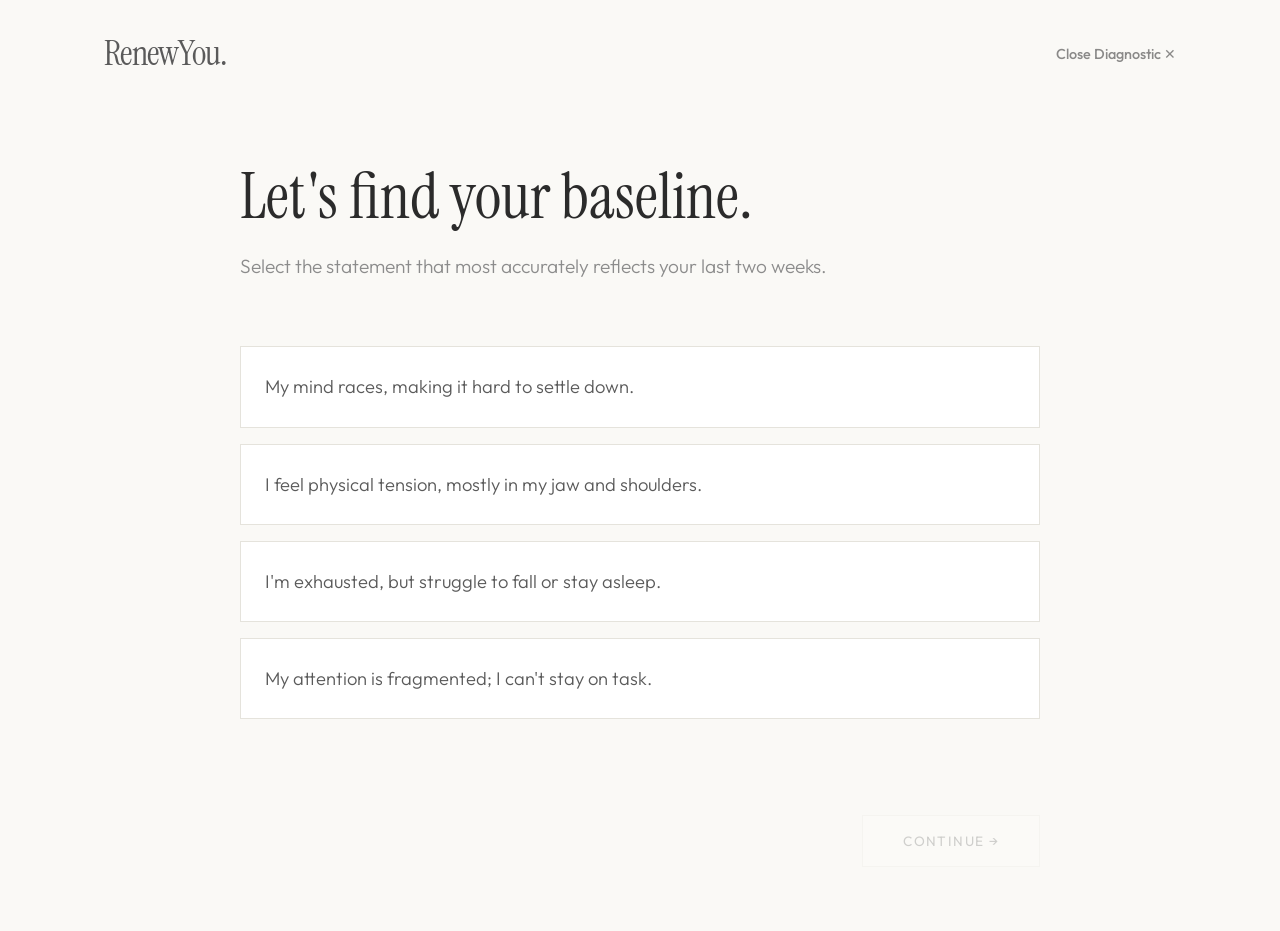
==== quiz.html @ 718b3db9 "first commit" ====
<!DOCTYPE html>
<html lang="en">

<head>
    <meta charset="UTF-8">
    <meta name="viewport" content="width=device-width, initial-scale=1.0">
    <title>Diagnostic — RenewYou</title>
    <link rel="stylesheet" href="global.css">
    <style>
        .quiz-page {
            min-height: 100vh;
            display: flex;
            flex-direction: column;
            background: var(--clr-bg);
            color: var(--clr-text);
        }

        .navbar.quiz-nav {
            background: transparent;
            box-shadow: none;
        }

        .navbar.quiz-nav * {
            color: var(--clr-text) !important;
        }

        .quiz-wrapper {
            flex-grow: 1;
            display: flex;
            align-items: center;
            justify-content: center;
            padding: var(--sp-3xl) var(--sp-lg) var(--sp-xl);
        }

        .quiz-card {
            width: 100%;
            max-width: 800px;
        }

        .quiz-step {
            display: none;
        }

        .quiz-step.active {
            display: block;
            animation: softFadeUp 0.8s var(--ease);
        }

        @keyframes softFadeUp {
            from {
                opacity: 0;
                transform: translateY(20px);
            }

            to {
                opacity: 1;
                transform: translateY(0);
            }
        }

        .quiz-step h3 {
            font-size: clamp(2.5rem, 5vw, 4rem);
            margin-bottom: var(--sp-sm);
            color: var(--clr-dark);
            font-weight: 500;
        }

        .quiz-step>p {
            font-size: 1.2rem;
            margin-bottom: var(--sp-xl);
            color: var(--clr-text-light);
            font-family: var(--ff-body);
        }

        .quiz-options {
            display: flex;
            flex-direction: column;
            gap: 1rem;
        }

        .quiz-option {
            padding: 1.5rem;
            border-radius: var(--radius);
            background: #fff;
            border: 1px solid var(--clr-border);
            font-size: 1.15rem;
            cursor: pointer;
            transition: var(--transition);
            display: flex;
            align-items: center;
            gap: 1rem;
        }

        .quiz-option:hover {
            background: rgba(255, 255, 255, 0.08);
            transform: translateY(-2px);
        }

        .quiz-option.selected {
            background: var(--clr-surface-alt);
            border-color: var(--clr-dark);
            color: var(--clr-dark);
            transform: translateY(-2px);
            box-shadow: var(--shadow-soft);
        }

        .quiz-controls {
            margin-top: var(--sp-2xl);
            display: flex;
            justify-content: space-between;
        }

        .btn-quiz {
            background: #fff;
            color: var(--clr-dark);
            border-radius: var(--radius-sm);
            border: 1px solid var(--clr-border);
        }

        .btn-quiz:hover:not(:disabled) {
            background: var(--clr-surface-alt);
            color: var(--clr-dark);
            border-color: var(--clr-dark);
        }

        .btn-quiz:disabled {
            opacity: 0.2;
            cursor: not-allowed;
            pointer-events: none;
        }

        .btn-quiz-primary {
            background: var(--clr-accent);
            color: #fff;
        }

        .btn-quiz-primary:hover:not(:disabled) {
            background: var(--clr-accent-hover);
            color: #fff;
        }
    </style>
</head>

<body class="quiz-page">

    <!-- NAVBAR -->
    <nav class="navbar quiz-nav" id="navbar">
        <div class="nav-inner">
            <a href="index.html" class="nav-logo">RenewYou.</a>
            <a href="index.html" class="nav-links" style="font-weight:500; font-size:var(--fs-sm); opacity:0.7;">Close
                Diagnostic ✕</a>
        </div>
    </nav>

    <div class="quiz-wrapper container">
        <div class="quiz-card">

            <!-- Q1 -->
            <div class="quiz-step active" id="q1">
                <h3>Let's find your baseline.</h3>
                <p>Select the statement that most accurately reflects your last two weeks.</p>
                <div class="quiz-options">
                    <div class="quiz-option" data-category="anxiety" data-points="3">My mind races, making it hard to
                        settle down.</div>
                    <div class="quiz-option" data-category="stress" data-points="3">I feel physical tension, mostly in
                        my jaw and shoulders.</div>
                    <div class="quiz-option" data-category="sleep" data-points="3">I'm exhausted, but struggle to fall
                        or stay asleep.</div>
                    <div class="quiz-option" data-category="focus" data-points="3">My attention is fragmented; I can't
                        stay on task.</div>
                </div>
                <div class="quiz-controls">
                    <div></div>
                    <button class="btn btn-quiz" id="next1" disabled>Continue →</button>
                </div>
            </div>

            <!-- Q2 -->
            <div class="quiz-step" id="q2">
                <h3>How does your body respond?</h3>
                <p>Understanding physical cues helps us build the right protocol.</p>
                <div class="quiz-options">
                    <div class="quiz-option" data-category="stress" data-points="2">Frequent headaches and shallow
                        breathing.</div>
                    <div class="quiz-option" data-category="sleep" data-points="2">Heavy lethargy; I rely entirely on
                        caffeine.</div>
                    <div class="quiz-option" data-category="anxiety" data-points="2">An elevated heart rate or a knot in
                        my stomach.</div>
                    <div class="quiz-option" data-category="focus" data-points="2">Complete mental fog and decision
                        fatigue.</div>
                </div>
                <div class="quiz-controls">
                    <button class="btn btn-quiz" id="back2">← Back</button>
                    <button class="btn btn-quiz" id="next2" disabled>Continue →</button>
                </div>
            </div>

            <!-- Q3 -->
            <div class="quiz-step" id="q3">
                <h3>Identify the friction.</h3>
                <p>What is the primary trigger for this drain?</p>
                <div class="quiz-options">
                    <div class="quiz-option" data-category="focus" data-points="2">Noisy, disruption-heavy environments.
                    </div>
                    <div class="quiz-option" data-category="sleep" data-points="2">Screens and racing thoughts late at
                        night.</div>
                    <div class="quiz-option" data-category="stress" data-points="2">Too many responsibilities; no time
                        to recover.</div>
                    <div class="quiz-option" data-category="anxiety" data-points="2">Quiet moments where my thoughts
                        spiral.</div>
                </div>
                <div class="quiz-controls">
                    <button class="btn btn-quiz" id="back3">← Back</button>
                    <button class="btn btn-quiz" id="next3" disabled>Continue →</button>
                </div>
            </div>

            <!-- Q4 -->
            <div class="quiz-step" id="q4">
                <h3>Your desired state.</h3>
                <p>How do you want to feel at the end of a long day?</p>
                <div class="quiz-options">
                    <div class="quiz-option" data-category="sleep" data-points="3">Completely rested, ready to drift off
                        effortlessly.</div>
                    <div class="quiz-option" data-category="anxiety" data-points="3">Calm, grounded, with a quiet mind.
                    </div>
                    <div class="quiz-option" data-category="focus" data-points="3">Clear, focused, and present.</div>
                    <div class="quiz-option" data-category="stress" data-points="3">Physically relaxed, tension melted
                        away.</div>
                </div>
                <div class="quiz-controls">
                    <button class="btn btn-quiz" id="back4">← Back</button>
                    <button class="btn btn-quiz btn-quiz-primary" id="next4" disabled>Discover My Ritual</button>
                </div>
            </div>

        </div>
    </div>

    <script src="app.js"></script>
</body>

</html>
---- global.css ----
/* ============================================
   RenewYou V11 — Ultra Minimalist Wellness
   ============================================ */
@import url('https://fonts.googleapis.com/css2?family=Instrument+Serif:ital@0;1&family=Outfit:wght@300;400;500&display=swap');

:root {
    /* Earthy, Calming, Minimal Palette */
    --clr-bg: #FAF9F6;
    /* Off-white pearl */
    --clr-surface: #FFFFFF;
    --clr-surface-alt: #F0EFEA;
    /* Soft sand */
    --clr-border: #E5E3DC;

    /* Accents - Olive/Sage */
    --clr-accent: #6B705C;
    --clr-accent-hover: #5A5E4D;

    /* Text */
    --clr-dark: #2B2B2B;
    --clr-text: #5A5A5A;
    --clr-text-light: #8C8C8C;

    /* Typography */
    --ff-display: 'Instrument Serif', Georgia, serif;
    --ff-body: 'Outfit', -apple-system, sans-serif;

    --fs-display: clamp(3rem, 7vw, 6.5rem);
    --fs-h1: clamp(2.2rem, 5vw, 4rem);
    --fs-h2: clamp(1.6rem, 3.5vw, 2.5rem);
    --fs-h3: clamp(1.2rem, 2vw, 1.6rem);
    --fs-body: 1.05rem;
    --fs-sm: 0.9rem;
    --fs-xs: 0.8rem;

    /* Spacing */
    --sp-xs: 0.5rem;
    --sp-sm: 1rem;
    --sp-md: 1.5rem;
    --sp-lg: 2.5rem;
    --sp-xl: 4rem;
    --sp-2xl: 6rem;
    --sp-3xl: 10rem;

    /* Shape & Depth - Extremely flat and plain */
    --radius-sm: 0px;
    --radius: 0px;
    --radius-lg: 0px;
    --radius-pill: 0px;

    /* Shadows - Almost non-existent for flatness */
    --shadow-soft: 0 4px 20px rgba(0, 0, 0, 0.02);
    --shadow-hover: 0 10px 30px rgba(0, 0, 0, 0.04);

    --ease: cubic-bezier(0.4, 0, 0.2, 1);
    --transition: all 0.4s var(--ease);
}

/* Reset */
*,
*::before,
*::after {
    margin: 0;
    padding: 0;
    box-sizing: border-box;
}

html {
    scroll-behavior: smooth;
    font-size: 16px;
    background: var(--clr-bg);
}

body {
    font-family: var(--ff-body);
    font-weight: 300;
    color: var(--clr-text);
    background: var(--clr-bg);
    line-height: 1.7;
    overflow-x: hidden;
    -webkit-font-smoothing: antialiased;
}

::-webkit-scrollbar {
    width: 6px;
}

::-webkit-scrollbar-track {
    background: var(--clr-bg);
}

::-webkit-scrollbar-thumb {
    background: var(--clr-border);
}

img,
video {
    max-width: 100%;
    display: block;
    object-fit: cover;
}

a {
    text-decoration: none;
    color: inherit;
    transition: var(--transition);
}

ul {
    list-style: none;
}

button {
    font-family: var(--ff-body);
    cursor: pointer;
    border: none;
    background: none;
    font-size: inherit;
}

/* Typography */
h1,
h2,
h3,
h4,
.display-txt {
    font-family: var(--ff-display);
    color: var(--clr-dark);
    line-height: 1.15;
    font-weight: 400;
}

p {
    color: var(--clr-text);
}

/* Layout */
.container {
    width: 100%;
    max-width: 1200px;
    margin: 0 auto;
    padding: 0 var(--sp-xl);
}

@media(max-width: 768px) {
    .container {
        padding: 0 var(--sp-md);
    }
}

.section {
    padding: var(--sp-3xl) 0;
}

.section-label {
    font-family: var(--ff-body);
    font-size: var(--fs-xs);
    text-transform: uppercase;
    letter-spacing: 0.15em;
    font-weight: 500;
    color: var(--clr-text-light);
    margin-bottom: var(--sp-lg);
    display: block;
}

/* Reveal Animations */
.reveal {
    opacity: 0;
    transform: translateY(40px);
    transition: all 1s cubic-bezier(0.25, 0.46, 0.45, 0.94);
}

.reveal.active {
    opacity: 1;
    transform: translateY(0);
}

/* Delay modifiers */
.reveal.delay-1 {
    transition-delay: 0.1s;
}

.reveal.delay-2 {
    transition-delay: 0.2s;
}

.reveal.delay-3 {
    transition-delay: 0.3s;
}

/* ===================
   NAVBAR
   =================== */
.navbar {
    position: fixed;
    top: 0;
    left: 0;
    width: 100%;
    z-index: 1000;
    transition: var(--transition);
    background: transparent;
    padding: var(--sp-md) 0;
}

.navbar.scrolled {
    background: rgba(250, 249, 246, 0.95);
    backdrop-filter: blur(10px);
    border-bottom: 1px solid var(--clr-border);
    padding: var(--sp-sm) 0;
}

.nav-inner {
    display: flex;
    align-items: center;
    justify-content: space-between;
    max-width: 1200px;
    margin: 0 auto;
    padding: 0 var(--sp-xl);
}

@media(max-width: 768px) {
    .nav-inner {
        padding: 0 var(--sp-md);
    }
}

.nav-logo {
    font-family: var(--ff-display);
    font-size: 2.2rem;
    font-weight: 400;
    color: var(--clr-dark);
    letter-spacing: -0.02em;
}

.nav-links {
    display: flex;
    align-items: center;
    gap: var(--sp-xl);
}

.nav-links a {
    font-size: 0.85rem;
    font-weight: 400;
    text-transform: uppercase;
    letter-spacing: 0.1em;
    color: var(--clr-text);
    transition: var(--transition);
}

.nav-links a:hover {
    color: var(--clr-dark);
}

.nav-cart {
    position: relative;
    display: flex;
    align-items: center;
    gap: 0.5rem;
    text-transform: uppercase;
    font-size: 0.85rem;
    letter-spacing: 0.1em;
    color: var(--clr-dark);
}

.cart-badge {
    background: var(--clr-dark);
    color: #FFF;
    font-size: 0.7rem;
    height: 18px;
    min-width: 18px;
    display: flex;
    align-items: center;
    justify-content: center;
    border-radius: 50%;
    font-weight: 400;
    padding: 0 4px;
}

.cart-badge:empty,
.cart-badge[data-count="0"] {
    display: none;
}

/* ===================
   BUTTONS (Ultra Minimal)
   =================== */
.btn {
    display: inline-flex;
    align-items: center;
    justify-content: center;
    padding: 1rem 2.5rem;
    font-size: 0.85rem;
    font-weight: 400;
    text-transform: uppercase;
    letter-spacing: 0.1em;
    border-radius: 0;
    transition: var(--transition);
    cursor: pointer;
}

.btn-fill {
    background: var(--clr-accent);
    color: #fff;
    border: 1px solid var(--clr-accent);
}

.btn-fill:hover {
    background: var(--clr-dark);
    border-color: var(--clr-dark);
}

.btn-outline {
    background: transparent;
    color: var(--clr-dark);
    border: 1px solid var(--clr-dark);
}

.btn-outline:hover {
    background: var(--clr-dark);
    color: #fff;
}

.btn-accent {
    background: var(--clr-dark);
    color: #fff;
    border: 1px solid var(--clr-dark);
}

.btn-accent:hover {
    background: var(--clr-accent);
    border-color: var(--clr-accent);
}

.btn-block {
    width: 100%;
}

.btn-lg {
    padding: 1.2rem 3rem;
    font-size: 0.9rem;
}

/* Toast Notification */
#ryToast {
    border-radius: 0 !important;
    border: 1px solid var(--clr-border) !important;
    background: var(--clr-dark) !important;
    color: #fff !important;
    font-weight: 400 !important;
    padding: 1rem 2rem !important;
    box-shadow: var(--shadow-hover) !important;
}

/* ===================
   FOOTER
   =================== */
.footer {
    padding: var(--sp-2xl) 0 var(--sp-lg);
    background: var(--clr-bg);
    border-top: 1px solid var(--clr-border);
}

.footer-inner {
    display: flex;
    flex-direction: column;
    align-items: center;
    text-align: center;
}

.footer .nav-logo {
    color: var(--clr-dark);
    font-size: 2.5rem;
    margin-bottom: var(--sp-md);
}

/* ===================
   MARQUEE
   =================== */
.marquee-wrapper {
    overflow: hidden;
    white-space: nowrap;
    padding: var(--sp-md) 0;
    display: flex;
    background: var(--clr-surface-alt);
    color: var(--clr-dark);
    border-top: 1px solid var(--clr-border);
    border-bottom: 1px solid var(--clr-border);
}

.marquee-content {
    display: inline-flex;
    animation: marquee 35s linear infinite;
    gap: var(--sp-xl);
    font-family: var(--ff-body);
    font-size: 0.8rem;
    font-weight: 400;
    letter-spacing: 0.15em;
    text-transform: uppercase;
}

.marquee-content span::after {
    content: '—';
    margin-left: var(--sp-xl);
    color: var(--clr-text-light);
}

@keyframes marquee {
    from {
        transform: translateX(0);
    }

    to {
        transform: translateX(-50%);
    }
}

@media(max-width:768px) {
    .nav-links.desktop-only {
        display: none;
    }
}
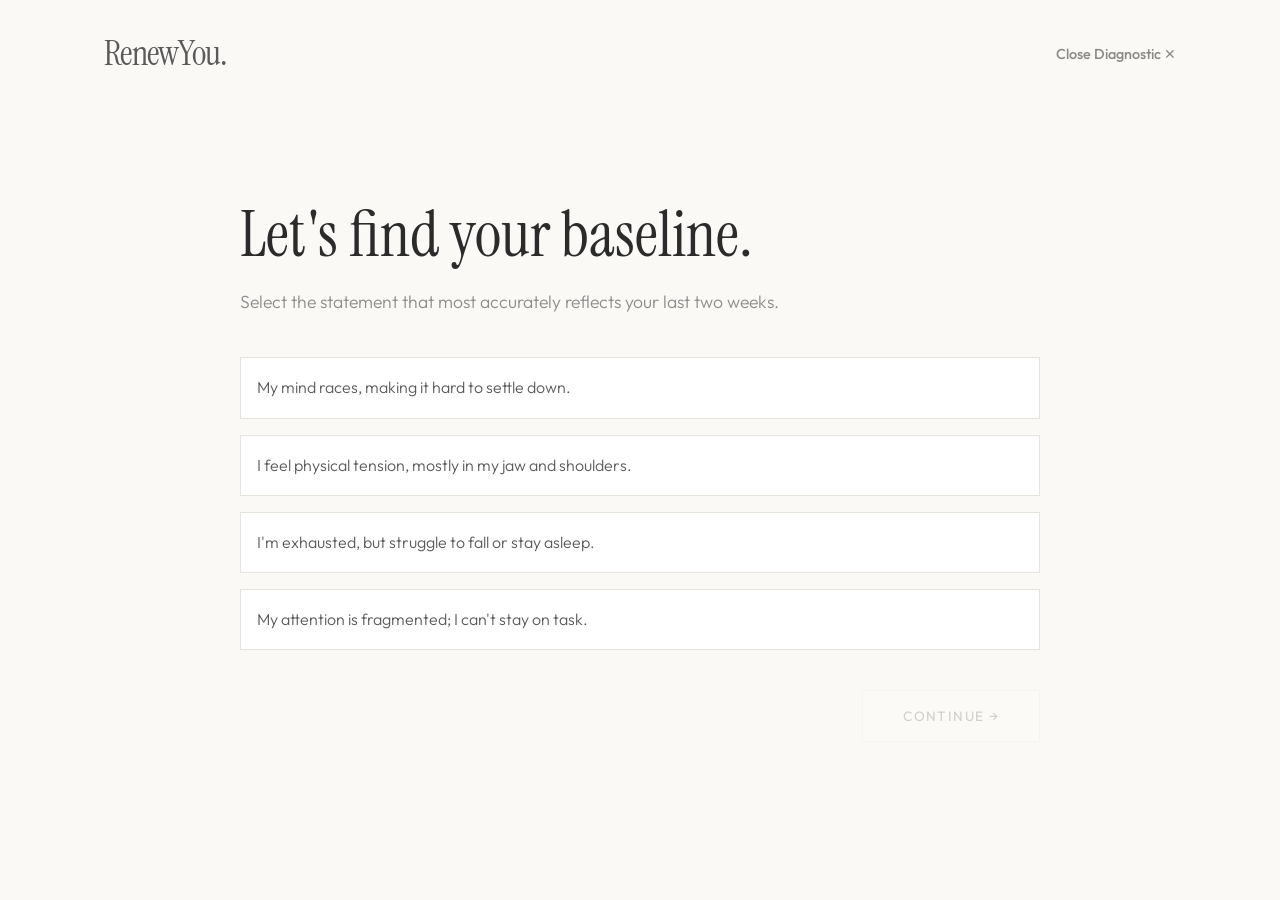
==== commit c6d597e7: "UI Fixes" ====
--- a/quiz.html
+++ b/quiz.html
@@ -29,7 +29,7 @@
             display: flex;
             align-items: center;
             justify-content: center;
-            padding: var(--sp-3xl) var(--sp-lg) var(--sp-xl);
+            padding: var(--sp-xl) var(--sp-lg) var(--sp-md);
         }
 
         .quiz-card {
@@ -66,8 +66,8 @@
         }
 
         .quiz-step>p {
-            font-size: 1.2rem;
-            margin-bottom: var(--sp-xl);
+            font-size: 1.1rem;
+            margin-bottom: var(--sp-lg);
             color: var(--clr-text-light);
             font-family: var(--ff-body);
         }
@@ -79,11 +79,11 @@
         }
 
         .quiz-option {
-            padding: 1.5rem;
+            padding: 1rem;
             border-radius: var(--radius);
             background: #fff;
             border: 1px solid var(--clr-border);
-            font-size: 1.15rem;
+            font-size: 1rem;
             cursor: pointer;
             transition: var(--transition);
             display: flex;
@@ -105,7 +105,7 @@
         }
 
         .quiz-controls {
-            margin-top: var(--sp-2xl);
+            margin-top: var(--sp-lg);
             display: flex;
             justify-content: space-between;
         }
